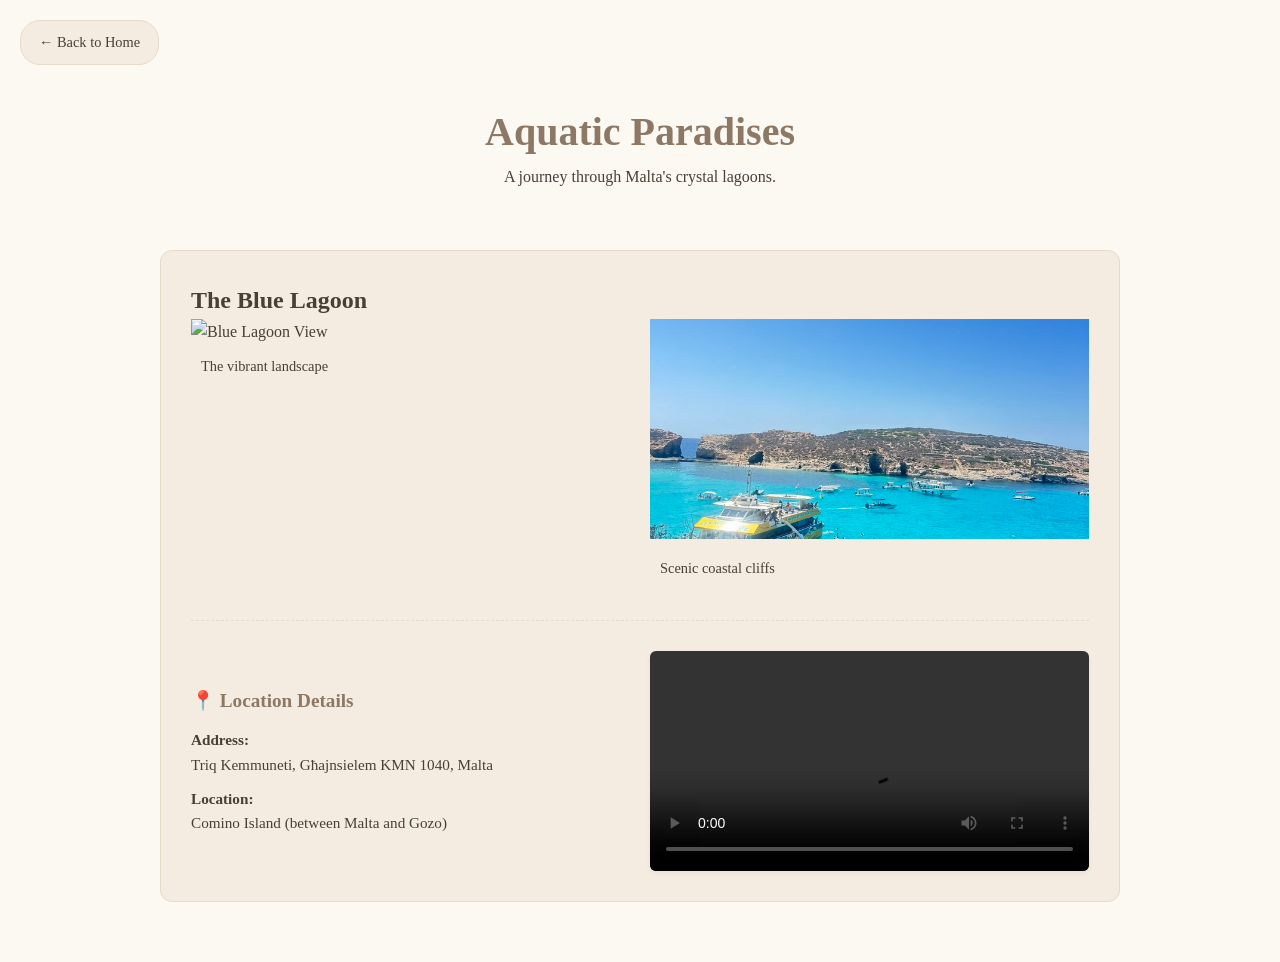
==== bluelagoon.html @ 5b7847ac "bluelagoon.html" ====
<!DOCTYPE html>
<html lang="en">
<head>
    <meta charset="UTF-8">
    <meta name="viewport" content="width=device-width, initial-scale=1.0">
    <title>Blue Lagoon & Blue Grotto - Malta</title>
    <style>
        * { margin: 0 !important; padding: 0 !important; box-sizing: border-box !important; font-family: 'Segoe UI', Georgia, serif !important; }
        body { background-color: #fcf8f2 !important; color: #4a3f35 !important; line-height: 1.6 !important; }
        .back-btn { position: fixed !important; top: 20px !important; left: 20px !important; background-color: #f4ece1 !important; border: 1px solid #e6dac8 !important; color: #4a3f35 !important; text-decoration: none !important; padding: 10px 18px !important; border-radius: 20px !important; font-size: 0.9rem !important; z-index: 9999 !important; }
        .header-section { text-align: center !important; padding: 100px 20px 40px 20px !important; max-width: 800px !important; margin: 0 auto !important; }
        .header-section h1 { font-size: 2.5rem !important; color: #8c7864 !important; }
        .main-container { max-width: 1000px !important; margin: 0 auto !important; padding: 20px !important; }
        .showcase-block { background-color: #f4ece1 !important; border: 1px solid #e6dac8 !important; border-radius: 12px !important; padding: 30px !important; margin-bottom: 40px !important; }
        .image-grid { display: grid !important; grid-template-columns: repeat(auto-fit, minmax(280px, 1fr)) !important; gap: 20px !important; margin-bottom: 30px !important; }
        .image-card img { width: 100% !important; height: 220px !important; object-fit: cover !important; }
        .image-caption { padding: 10px !important; font-size: 0.9rem !important; background-color: #f4ece1 !important; }
        
        /* SUGESTÃO: Nova estrutura lado a lado em duas colunas responsivas */
        .info-video-grid { display: flex !important; flex-wrap: wrap !important; gap: 20px !important; margin-top: 30px !important; border-top: 1px dashed #e6dac8 !important; padding-top: 30px !important; }
        .location-column { flex: 1 !important; min-width: 280px !important; display: flex !important; flex-direction: column !important; justify-content: center !important; }
        .location-column h3 { font-size: 1.2rem !important; color: #8c7864 !important; margin-bottom: 12px !important; display: flex !important; align-items: center !important; gap: 8px !important; }
        .location-column p { font-size: 0.95rem !important; color: #4a3f35 !important; line-height: 1.6 !important; }
        
        .video-column { flex: 1 !important; min-width: 280px !important; }
        .video-column video { width: 100% !important; height: 220px !important; object-fit: cover !important; border-radius: 6px !important; display: block !important; box-shadow: 0 2px 5px rgba(0,0,0,0.05) !important; }
    </style>
</head>
<body>
    <a href="index.html" class="back-btn">← Back to Home</a>
    <header class="header-section">
        <h1>Aquatic Paradises</h1>
        <p>A journey through Malta's crystal lagoons.</p>
    </header>
    <main class="main-container">
        <section class="showcase-block">
            <h2>The Blue Lagoon</h2>
            
            <!-- Grade de Imagens existente -->
            <div class="image-grid">
                <div class="image-card">
                    <img src="bluelagoon2.png" alt="Blue Lagoon View">
                    <div class="image-caption">The vibrant landscape</div>
                </div>
                <div class="image-card">
                    <img src="lagoon5.png.jpg" alt="Blue Lagoon Cliffs">
                    <div class="image-caption">Scenic coastal cliffs</div>
                </div>
            </div>

            <!-- NOVA SUGESTÃO: Dados e Vídeo organizados em duas colunas limpas -->
            <div class="info-video-grid">
                
                <!-- Coluna da Esquerda: Texto informativo centralizado verticalmente -->
                <div class="location-column">
                    <h3>📍 Location Details</h3>
                    <p>
                        <strong>Address:</strong><br>Triq Kemmuneti, Għajnsielem KMN 1040, Malta
                    </p>
                    <p style="margin-top: 10px !important;">
                        <strong>Location:</strong><br>Comino Island (between Malta and Gozo)
                    </p>
                </div>
                
                <!-- Coluna da Direita: Vídeo com a mesma altura padrão das fotos (220px) -->
                <div class="video-column">
                    <video controls>
                        <source src="bluelagoon.mp4" type="video/mp4">
                        Your browser does not support the video tag.
                    </video>
                </div>

            </div>

        </section>
    </main>
</body>
</html>
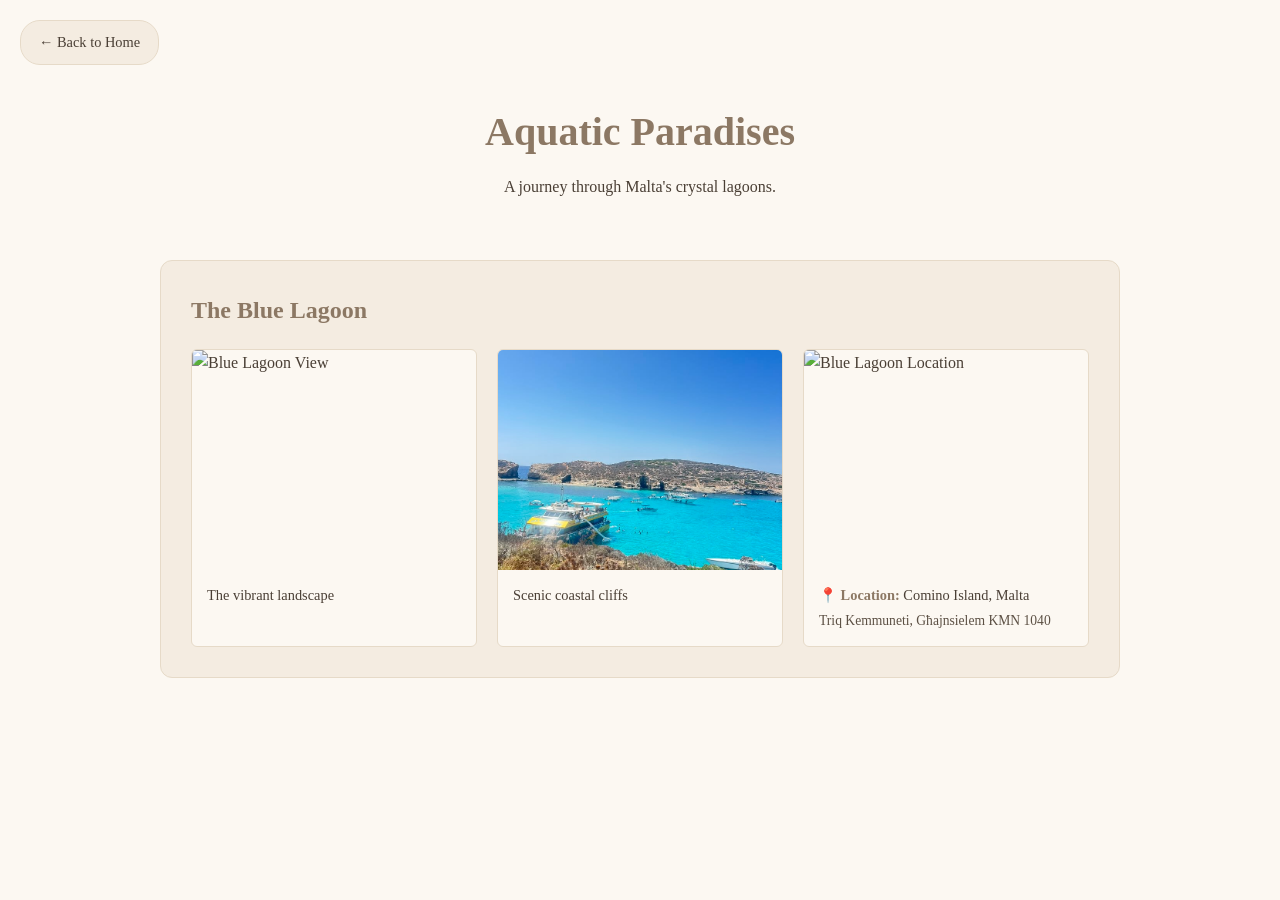
==== commit 1d42f668: "bluelagoon.html" ====
--- a/bluelagoon.html
+++ b/bluelagoon.html
@@ -5,74 +5,163 @@
     <meta name="viewport" content="width=device-width, initial-scale=1.0">
     <title>Blue Lagoon & Blue Grotto - Malta</title>
     <style>
-        * { margin: 0 !important; padding: 0 !important; box-sizing: border-box !important; font-family: 'Segoe UI', Georgia, serif !important; }
-        body { background-color: #fcf8f2 !important; color: #4a3f35 !important; line-height: 1.6 !important; }
-        .back-btn { position: fixed !important; top: 20px !important; left: 20px !important; background-color: #f4ece1 !important; border: 1px solid #e6dac8 !important; color: #4a3f35 !important; text-decoration: none !important; padding: 10px 18px !important; border-radius: 20px !important; font-size: 0.9rem !important; z-index: 9999 !important; }
-        .header-section { text-align: center !important; padding: 100px 20px 40px 20px !important; max-width: 800px !important; margin: 0 auto !important; }
-        .header-section h1 { font-size: 2.5rem !important; color: #8c7864 !important; }
-        .main-container { max-width: 1000px !important; margin: 0 auto !important; padding: 20px !important; }
-        .showcase-block { background-color: #f4ece1 !important; border: 1px solid #e6dac8 !important; border-radius: 12px !important; padding: 30px !important; margin-bottom: 40px !important; }
-        .image-grid { display: grid !important; grid-template-columns: repeat(auto-fit, minmax(280px, 1fr)) !important; gap: 20px !important; margin-bottom: 30px !important; }
-        .image-card img { width: 100% !important; height: 220px !important; object-fit: cover !important; }
-        .image-caption { padding: 10px !important; font-size: 0.9rem !important; background-color: #f4ece1 !important; }
+        /* Configurações Globais e Reset Limpo */
+        * { 
+            margin: 0; 
+            padding: 0; 
+            box-sizing: border-box; 
+            font-family: 'Segoe UI', Georgia, serif; 
+        }
         
-        /* SUGESTÃO: Nova estrutura lado a lado em duas colunas responsivas */
-        .info-video-grid { display: flex !important; flex-wrap: wrap !important; gap: 20px !important; margin-top: 30px !important; border-top: 1px dashed #e6dac8 !important; padding-top: 30px !important; }
-        .location-column { flex: 1 !important; min-width: 280px !important; display: flex !important; flex-direction: column !important; justify-content: center !important; }
-        .location-column h3 { font-size: 1.2rem !important; color: #8c7864 !important; margin-bottom: 12px !important; display: flex !important; align-items: center !important; gap: 8px !important; }
-        .location-column p { font-size: 0.95rem !important; color: #4a3f35 !important; line-height: 1.6 !important; }
+        body { 
+            background-color: #fcf8f2; 
+            color: #4a3f35; 
+            line-height: 1.6; 
+        }
+
+        /* Botão de Voltar */
+        .back-btn { 
+            position: fixed; 
+            top: 20px; 
+            left: 20px; 
+            background-color: #f4ece1; 
+            border: 1px solid #e6dac8; 
+            color: #4a3f35; 
+            text-decoration: none; 
+            padding: 10px 18px; 
+            border-radius: 20px; 
+            font-size: 0.9rem; 
+            z-index: 9999; 
+            transition: background-color 0.2s ease;
+        }
         
-        .video-column { flex: 1 !important; min-width: 280px !important; }
-        .video-column video { width: 100% !important; height: 220px !important; object-fit: cover !important; border-radius: 6px !important; display: block !important; box-shadow: 0 2px 5px rgba(0,0,0,0.05) !important; }
+        .back-btn:hover {
+            background-color: #e6dac8;
+        }
+
+        /* Cabeçalho */
+        .header-section { 
+            text-align: center; 
+            padding: 100px 20px 40px 20px; 
+            max-width: 800px; 
+            margin: 0 auto; 
+        }
+        
+        .header-section h1 { 
+            font-size: 2.5rem; 
+            color: #8c7864; 
+            margin-bottom: 10px;
+        }
+
+        /* Container Principal */
+        .main-container { 
+            max-width: 1000px; 
+            margin: 0 auto; 
+            padding: 20px; 
+        }
+
+        /* Bloco de Conteúdo (Card Principal) */
+        .showcase-block { 
+            background-color: #f4ece1; 
+            border: 1px solid #e6dac8; 
+            border-radius: 12px; 
+            padding: 30px; 
+            margin-bottom: 40px; 
+        }
+        
+        .showcase-block h2 {
+            color: #8c7864;
+            margin-bottom: 20px;
+        }
+
+        /* Grade de Imagens Responsiva */
+        .image-grid { 
+            display: grid; 
+            grid-template-columns: repeat(auto-fit, minmax(260px, 1fr)); 
+            gap: 20px; 
+        }
+
+        /* Cards Individuais */
+        .image-card {
+            background-color: #fcf8f2;
+            border: 1px solid #e6dac8;
+            border-radius: 6px;
+            overflow: hidden;
+            display: flex;
+            flex-direction: column;
+        }
+
+        .image-card img { 
+            width: 100%; 
+            height: 220px; 
+            object-fit: cover; 
+        }
+        
+        /* Ajuste fino para recortar o céu da foto 4 */
+        .crop-sky { 
+            object-position: center bottom; 
+        }
+
+        /* Legendas das Fotos */
+        .image-caption { 
+            padding: 15px; 
+            font-size: 0.9rem; 
+            color: #4a3f35;
+            line-height: 1.5;
+            flex-grow: 1;
+        }
+
+        .image-caption strong {
+            color: #8c7864;
+        }
+
+        .image-caption .address-text {
+            display: block;
+            margin-top: 4px;
+            font-size: 0.85rem;
+            color: #5c5044; /* Contraste melhorado para leitura fácil */
+        }
     </style>
 </head>
 <body>
+
     <a href="index.html" class="back-btn">← Back to Home</a>
+
     <header class="header-section">
         <h1>Aquatic Paradises</h1>
         <p>A journey through Malta's crystal lagoons.</p>
     </header>
+
     <main class="main-container">
         <section class="showcase-block">
             <h2>The Blue Lagoon</h2>
             
-            <!-- Grade de Imagens existente -->
             <div class="image-grid">
+                <!-- Card 1 -->
                 <div class="image-card">
                     <img src="bluelagoon2.png" alt="Blue Lagoon View">
                     <div class="image-caption">The vibrant landscape</div>
                 </div>
+                
+                <!-- Card 2 -->
                 <div class="image-card">
                     <img src="lagoon5.png.jpg" alt="Blue Lagoon Cliffs">
                     <div class="image-caption">Scenic coastal cliffs</div>
                 </div>
+                
+                <!-- Card 3: Imagem com recorte do céu e endereço integrados -->
+                <div class="image-card">
+                    <img src="bluelagoon4.jpg" class="crop-sky" alt="Blue Lagoon Location">
+                    <div class="image-caption">
+                        <strong>📍 Location:</strong> Comino Island, Malta
+                        <span class="address-text">Triq Kemmuneti, Għajnsielem KMN 1040</span>
+                    </div>
+                </div>
             </div>
-
-            <!-- NOVA SUGESTÃO: Dados e Vídeo organizados em duas colunas limpas -->
-            <div class="info-video-grid">
-                
-                <!-- Coluna da Esquerda: Texto informativo centralizado verticalmente -->
-                <div class="location-column">
-                    <h3>📍 Location Details</h3>
-                    <p>
-                        <strong>Address:</strong><br>Triq Kemmuneti, Għajnsielem KMN 1040, Malta
-                    </p>
-                    <p style="margin-top: 10px !important;">
-                        <strong>Location:</strong><br>Comino Island (between Malta and Gozo)
-                    </p>
-                </div>
-                
-                <!-- Coluna da Direita: Vídeo com a mesma altura padrão das fotos (220px) -->
-                <div class="video-column">
-                    <video controls>
-                        <source src="bluelagoon.mp4" type="video/mp4">
-                        Your browser does not support the video tag.
-                    </video>
-                </div>
-
-            </div>
-
+            
         </section>
     </main>
+
 </body>
 </html>
+
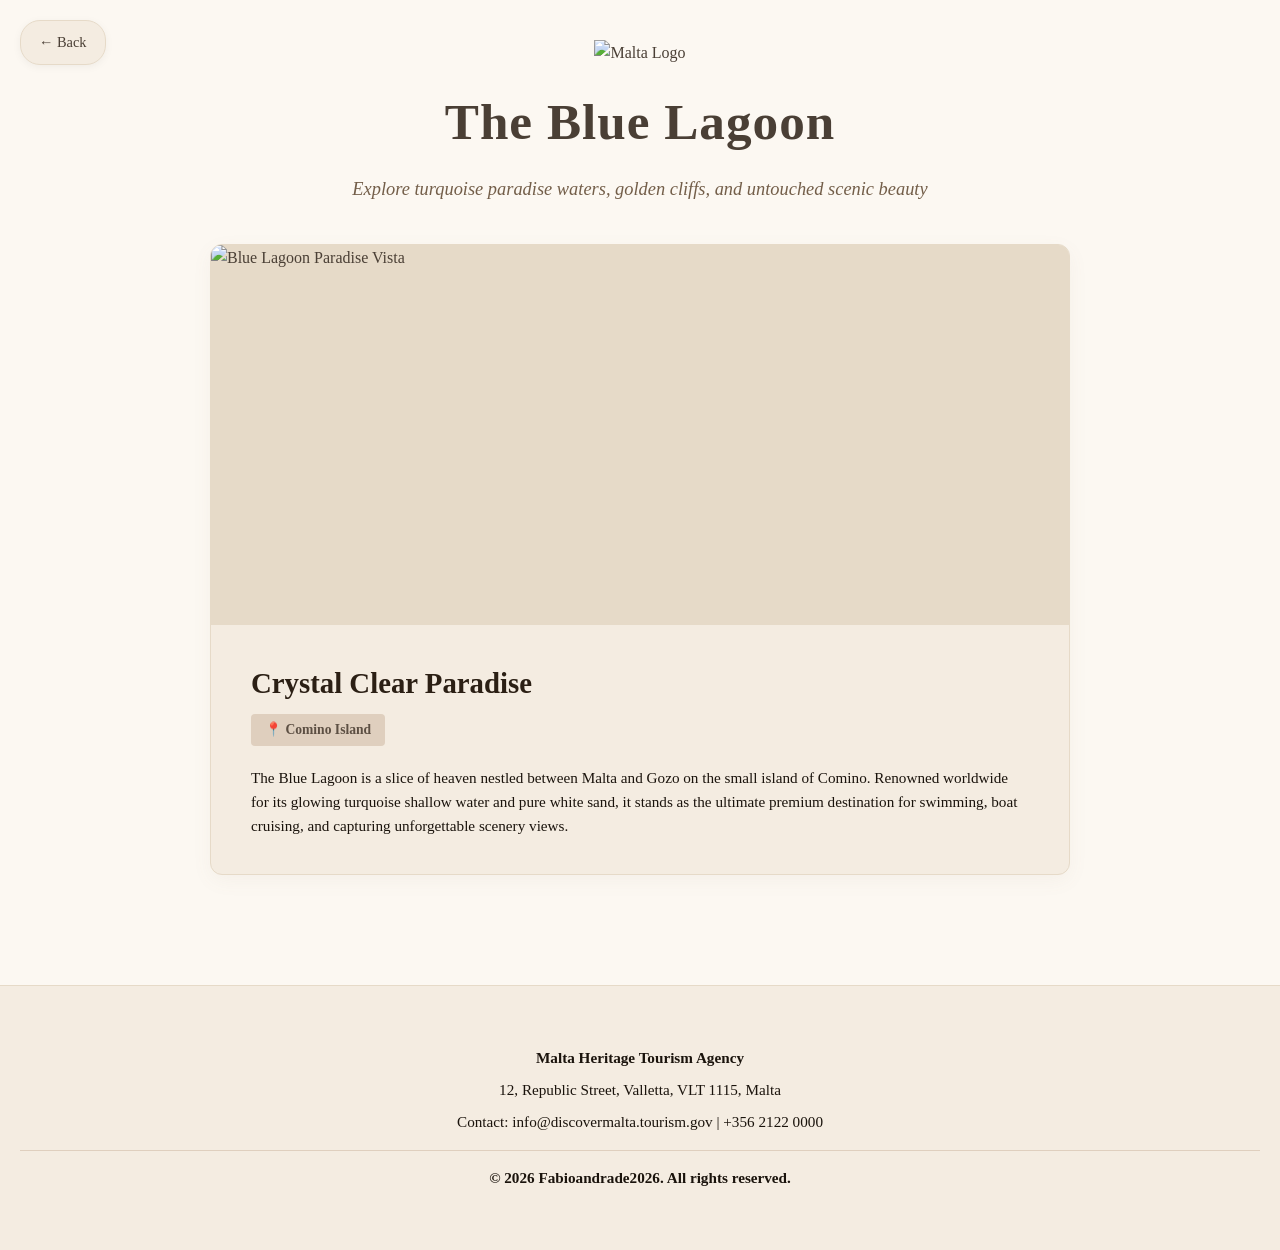
==== commit 86decf60: "bluelagoon.html" ====
--- a/bluelagoon.html
+++ b/bluelagoon.html
@@ -3,165 +3,95 @@
 <head>
     <meta charset="UTF-8">
     <meta name="viewport" content="width=device-width, initial-scale=1.0">
-    <title>Blue Lagoon & Blue Grotto - Malta</title>
+    <title>Blue Lagoon - Paradise Island</title>
     <style>
-        /* Configurações Globais e Reset Limpo */
-        * { 
-            margin: 0; 
-            padding: 0; 
-            box-sizing: border-box; 
-            font-family: 'Segoe UI', Georgia, serif; 
-        }
-        
+        /* === 1. RESET GLOBAL E TIPOGRAFIA === */
+        * { margin: 0; padding: 0; box-sizing: border-box; }
         body { 
             background-color: #fcf8f2; 
             color: #4a3f35; 
-            line-height: 1.6; 
-        }
-
-        /* Botão de Voltar */
-        .back-btn { 
-            position: fixed; 
-            top: 20px; 
-            left: 20px; 
-            background-color: #f4ece1; 
-            border: 1px solid #e6dac8; 
-            color: #4a3f35; 
-            text-decoration: none; 
-            padding: 10px 18px; 
-            border-radius: 20px; 
-            font-size: 0.9rem; 
-            z-index: 9999; 
-            transition: background-color 0.2s ease;
-        }
-        
-        .back-btn:hover {
-            background-color: #e6dac8;
-        }
-
-        /* Cabeçalho */
-        .header-section { 
-            text-align: center; 
-            padding: 100px 20px 40px 20px; 
-            max-width: 800px; 
-            margin: 0 auto; 
-        }
-        
-        .header-section h1 { 
-            font-size: 2.5rem; 
-            color: #8c7864; 
-            margin-bottom: 10px;
-        }
-
-        /* Container Principal */
-        .main-container { 
-            max-width: 1000px; 
-            margin: 0 auto; 
-            padding: 20px; 
-        }
-
-        /* Bloco de Conteúdo (Card Principal) */
-        .showcase-block { 
-            background-color: #f4ece1; 
-            border: 1px solid #e6dac8; 
-            border-radius: 12px; 
-            padding: 30px; 
-            margin-bottom: 40px; 
-        }
-        
-        .showcase-block h2 {
-            color: #8c7864;
-            margin-bottom: 20px;
-        }
-
-        /* Grade de Imagens Responsiva */
-        .image-grid { 
-            display: grid; 
-            grid-template-columns: repeat(auto-fit, minmax(260px, 1fr)); 
-            gap: 20px; 
-        }
-
-        /* Cards Individuais */
-        .image-card {
-            background-color: #fcf8f2;
-            border: 1px solid #e6dac8;
-            border-radius: 6px;
-            overflow: hidden;
+            font-family: 'Segoe UI', Georgia, serif; 
+            line-height: 1.6;
             display: flex;
             flex-direction: column;
+            min-height: 100vh;
         }
-
-        .image-card img { 
-            width: 100%; 
-            height: 220px; 
-            object-fit: cover; 
+        .back-btn { 
+            position: fixed; top: 20px; left: 20px; background-color: #f4ece1; 
+            border: 1px solid #e6dac8; color: #4a3f35; text-decoration: none; 
+            padding: 10px 18px; border-radius: 20px; font-size: 0.9rem; 
+            box-shadow: 0 2px 8px rgba(0,0,0,0.05); z-index: 9999; transition: all 0.2s ease;
         }
+        .back-btn:hover { background-color: #ebe0cf; transform: translateX(-3px); }
         
-        /* Ajuste fino para recortar o céu da foto 4 */
-        .crop-sky { 
-            object-position: center bottom; 
+        /* === 2. CABEÇALHO === */
+        .main-header { text-align: center; padding: 40px 20px 20px 20px; max-width: 800px; margin: 0 auto; }
+        .main-header h1 { font-size: 3.2rem; color: #4a3f35 !important; font-weight: 700 !important; letter-spacing: 1px; margin-bottom: 12px; }
+        .main-header .subtitle { font-size: 1.15rem; color: #735e49 !important; font-style: italic; font-weight: 500; }
+        .logo-container { margin-bottom: 15px; text-align: center; }
+        .main-logo { max-width: 180px; width: 85%; height: auto; object-fit: contain; }
+        
+        /* === 3. CONTAINER E CARDS === */
+        .container { max-width: 900px; margin: 0 auto; padding: 20px; flex-grow: 1; }
+        .info-card {
+            background-color: #f4ece1; border: 1px solid #e6dac8; border-radius: 12px;
+            overflow: hidden; margin-bottom: 50px; box-shadow: 0 6px 20px rgba(140, 120, 100, 0.06);
+            display: flex; flex-direction: column; width: 100%;
         }
-
-        /* Legendas das Fotos */
-        .image-caption { 
-            padding: 15px; 
-            font-size: 0.9rem; 
-            color: #4a3f35;
-            line-height: 1.5;
-            flex-grow: 1;
-        }
-
-        .image-caption strong {
-            color: #8c7864;
-        }
-
-        .image-caption .address-text {
-            display: block;
-            margin-top: 4px;
-            font-size: 0.85rem;
-            color: #5c5044; /* Contraste melhorado para leitura fácil */
-        }
+        .solo-image-wrapper { width: 100%; height: 380px; overflow: hidden; background-color: #e6dac8; }
+        .solo-image-wrapper img { width: 100%; height: 100%; object-fit: cover; display: block; transition: transform 0.5s ease; }
+        .info-card:hover .solo-image-wrapper img { transform: scale(1.03); }
+        .card-padding { padding: 35px 40px; }
+        .info-card h2 { font-size: 1.8rem; color: #2b1f14 !important; margin-bottom: 8px; text-align: left; font-weight: 700; }
+        .location-tag { display: inline-block; margin: 0 0 20px 0; background-color: #dfcfbe; color: #5c4f43; padding: 5px 14px; border-radius: 4px; font-size: 0.85rem; font-weight: bold; }
+        .info-card p { font-size: 0.95rem; color: #1a130c !important; line-height: 1.6; word-wrap: break-word; text-align: left; }
     </style>
 </head>
 <body>
 
-    <a href="index.html" class="back-btn">← Back to Home</a>
+    <a href="index.html" class="back-btn">← Back</a>
 
-    <header class="header-section">
-        <h1>Aquatic Paradises</h1>
-        <p>A journey through Malta's crystal lagoons.</p>
+    <header class="main-header">
+        <div class="logo-container">
+            <img src="logomalta.png" alt="Malta Logo" class="main-logo">
+        </div>
+        <h1>The Blue Lagoon</h1>
+        <p class="subtitle">Explore turquoise paradise waters, golden cliffs, and untouched scenic beauty</p>
     </header>
 
-    <main class="main-container">
-        <section class="showcase-block">
-            <h2>The Blue Lagoon</h2>
-            
-            <div class="image-grid">
-                <!-- Card 1 -->
-                <div class="image-card">
-                    <img src="bluelagoon2.png" alt="Blue Lagoon View">
-                    <div class="image-caption">The vibrant landscape</div>
-                </div>
-                
-                <!-- Card 2 -->
-                <div class="image-card">
-                    <img src="lagoon5.png.jpg" alt="Blue Lagoon Cliffs">
-                    <div class="image-caption">Scenic coastal cliffs</div>
-                </div>
-                
-                <!-- Card 3: Imagem com recorte do céu e endereço integrados -->
-                <div class="image-card">
-                    <img src="bluelagoon4.jpg" class="crop-sky" alt="Blue Lagoon Location">
-                    <div class="image-caption">
-                        <strong>📍 Location:</strong> Comino Island, Malta
-                        <span class="address-text">Triq Kemmuneti, Għajnsielem KMN 1040</span>
-                    </div>
-                </div>
+    <main class="container">
+        <!-- Atração 1: Lagoa -->
+        <section class="info-card">
+            <div class="solo-image-wrapper">
+                <img src="malta06.jpg" alt="Blue Lagoon Paradise Vista">
             </div>
-            
+            <div class="card-padding">
+                <h2>Crystal Clear Paradise</h2>
+                <span class="location-tag">📍 Comino Island</span>
+                <p>The Blue Lagoon is a slice of heaven nestled between Malta and Gozo on the small island of Comino. Renowned worldwide for its glowing turquoise shallow water and pure white sand, it stands as the ultimate premium destination for swimming, boat cruising, and capturing unforgettable scenery views.</p>
+            </div>
         </section>
     </main>
 
+    <!-- Footer Blindado -->
+    <footer class="main-footer" style="background-color: #f4ece1; border-top: 1px solid #e6dac8; padding: 60px 20px; text-align: center; margin-top: 40px; width: 100%;">
+        <div class="footer-info" style="margin-bottom: 15px; line-height: 1.6;">
+            <p style="color: #1a130c !important; font-size: 0.95rem !important; opacity: 1 !important; margin-bottom: 8px; text-align: center;">
+                <strong style="color: #1a130c !important; font-weight: 700;">Malta Heritage Tourism Agency</strong>
+            </p>
+            <p style="color: #1a130c !important; font-size: 0.95rem !important; opacity: 1 !important; margin-bottom: 8px; text-align: center;">
+                12, Republic Street, Valletta, VLT 1115, Malta
+            </p>
+            <p style="color: #1a130c !important; font-size: 0.95rem !important; opacity: 1 !important; margin-bottom: 8px; text-align: center;">
+                Contact: info@discovermalta.tourism.gov | +356 2122 0000
+            </p>
+        </div>
+        <div class="footer-copyright" style="border-top: 1px solid #dfcfbe; padding-top: 15px; margin-top: 15px;">
+            <p style="color: #1a130c !important; font-size: 0.95rem !important; opacity: 1 !important; font-weight: 600; text-align: center;">
+                &copy; 2026 Fabioandrade2026. All rights reserved.
+            </p>
+        </div>
+    </footer>
+
 </body>
 </html>
-
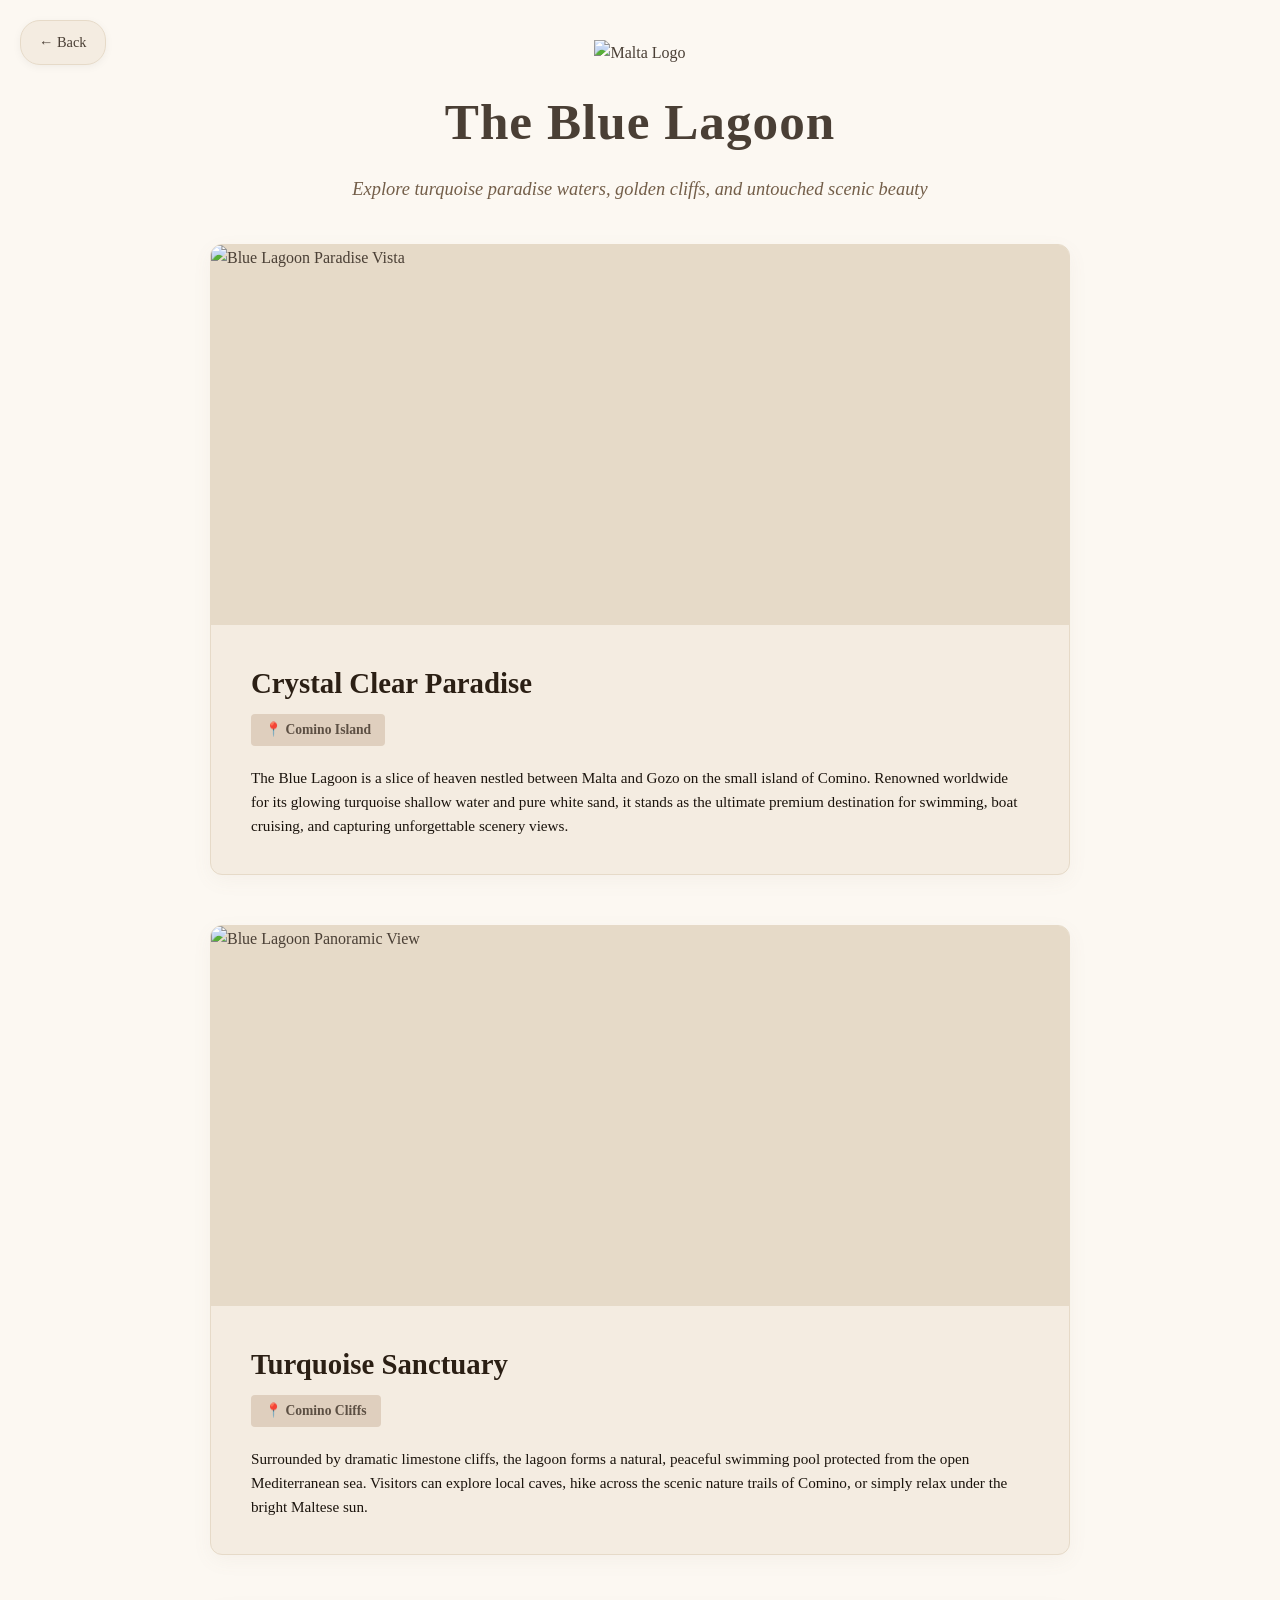
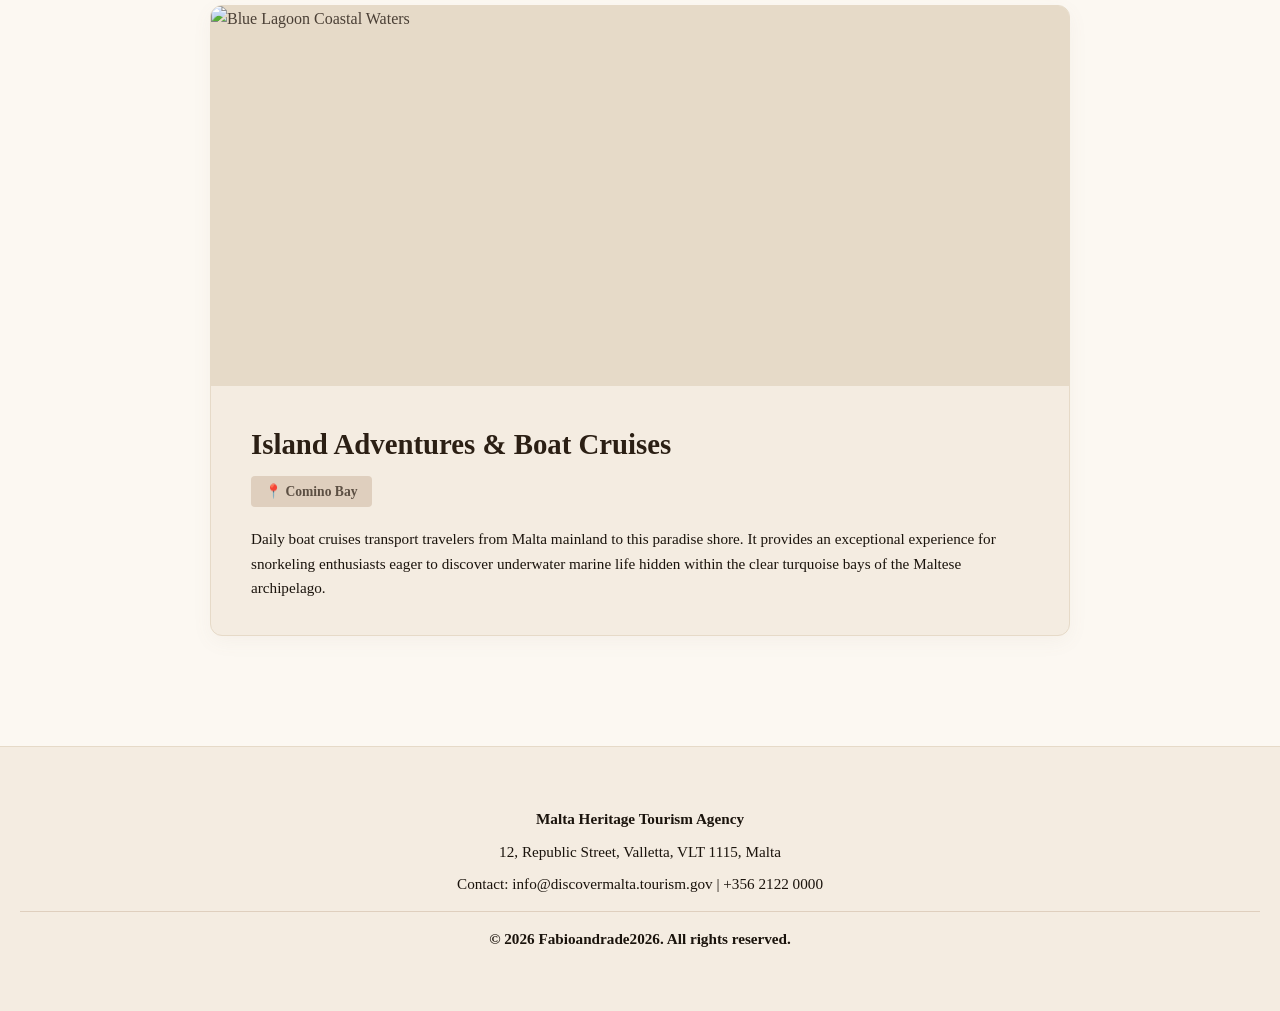
==== commit 106188c1: "bluelagoon.html" ====
--- a/bluelagoon.html
+++ b/bluelagoon.html
@@ -6,7 +6,12 @@
     <title>Blue Lagoon - Paradise Island</title>
     <style>
         /* === 1. RESET GLOBAL E TIPOGRAFIA === */
-        * { margin: 0; padding: 0; box-sizing: border-box; }
+        * { 
+            margin: 0; 
+            padding: 0; 
+            box-sizing: border-box; 
+        }
+        
         body { 
             background-color: #fcf8f2; 
             color: #4a3f35; 
@@ -16,35 +21,133 @@
             flex-direction: column;
             min-height: 100vh;
         }
+        
+        /* Botão Voltar Fixo */
         .back-btn { 
-            position: fixed; top: 20px; left: 20px; background-color: #f4ece1; 
-            border: 1px solid #e6dac8; color: #4a3f35; text-decoration: none; 
-            padding: 10px 18px; border-radius: 20px; font-size: 0.9rem; 
-            box-shadow: 0 2px 8px rgba(0,0,0,0.05); z-index: 9999; transition: all 0.2s ease;
-        }
-        .back-btn:hover { background-color: #ebe0cf; transform: translateX(-3px); }
+            position: fixed; 
+            top: 20px; 
+            left: 20px; 
+            background-color: #f4ece1; 
+            border: 1px solid #e6dac8; 
+            color: #4a3f35; 
+            text-decoration: none; 
+            padding: 10px 18px; 
+            border-radius: 20px; 
+            font-size: 0.9rem; 
+            box-shadow: 0 2px 8px rgba(0,0,0,0.05); 
+            z-index: 9999;
+            transition: all 0.2s ease;
+        }
+        
+        .back-btn:hover { 
+            background-color: #ebe0cf; 
+            transform: translateX(-3px); 
+        }
         
         /* === 2. CABEÇALHO === */
-        .main-header { text-align: center; padding: 40px 20px 20px 20px; max-width: 800px; margin: 0 auto; }
-        .main-header h1 { font-size: 3.2rem; color: #4a3f35 !important; font-weight: 700 !important; letter-spacing: 1px; margin-bottom: 12px; }
-        .main-header .subtitle { font-size: 1.15rem; color: #735e49 !important; font-style: italic; font-weight: 500; }
-        .logo-container { margin-bottom: 15px; text-align: center; }
-        .main-logo { max-width: 180px; width: 85%; height: auto; object-fit: contain; }
+        .main-header { 
+            text-align: center; 
+            padding: 40px 20px 20px 20px; 
+            max-width: 800px; 
+            margin: 0 auto; 
+        }
+        
+        .main-header h1 { 
+            font-size: 3.2rem; 
+            color: #4a3f35 !important; 
+            font-weight: 700 !important; 
+            letter-spacing: 1px; 
+            margin-bottom: 12px; 
+        }
+        
+        .main-header .subtitle { 
+            font-size: 1.15rem; 
+            color: #735e49 !important; 
+            font-style: italic; 
+            font-weight: 500; 
+        }
+        
+        .logo-container { 
+            margin-bottom: 15px; 
+            text-align: center; 
+        }
+        
+        .main-logo { 
+            max-width: 180px; 
+            width: 85%; 
+            height: auto; 
+            object-fit: contain; 
+        }
         
         /* === 3. CONTAINER E CARDS === */
-        .container { max-width: 900px; margin: 0 auto; padding: 20px; flex-grow: 1; }
+        .container { 
+            max-width: 900px; 
+            margin: 0 auto; 
+            padding: 20px; 
+            flex-grow: 1; 
+        }
+        
         .info-card {
-            background-color: #f4ece1; border: 1px solid #e6dac8; border-radius: 12px;
-            overflow: hidden; margin-bottom: 50px; box-shadow: 0 6px 20px rgba(140, 120, 100, 0.06);
-            display: flex; flex-direction: column; width: 100%;
-        }
-        .solo-image-wrapper { width: 100%; height: 380px; overflow: hidden; background-color: #e6dac8; }
-        .solo-image-wrapper img { width: 100%; height: 100%; object-fit: cover; display: block; transition: transform 0.5s ease; }
-        .info-card:hover .solo-image-wrapper img { transform: scale(1.03); }
-        .card-padding { padding: 35px 40px; }
-        .info-card h2 { font-size: 1.8rem; color: #2b1f14 !important; margin-bottom: 8px; text-align: left; font-weight: 700; }
-        .location-tag { display: inline-block; margin: 0 0 20px 0; background-color: #dfcfbe; color: #5c4f43; padding: 5px 14px; border-radius: 4px; font-size: 0.85rem; font-weight: bold; }
-        .info-card p { font-size: 0.95rem; color: #1a130c !important; line-height: 1.6; word-wrap: break-word; text-align: left; }
+            background-color: #f4ece1; 
+            border: 1px solid #e6dac8; 
+            border-radius: 12px;
+            overflow: hidden; 
+            margin-bottom: 50px; 
+            box-shadow: 0 6px 20px rgba(140, 120, 100, 0.06);
+            display: flex; 
+            flex-direction: column; 
+            width: 100%;
+        }
+        
+        .solo-image-wrapper { 
+            width: 100%; 
+            height: 380px; 
+            overflow: hidden; 
+            background-color: #e6dac8; 
+        }
+        
+        .solo-image-wrapper img { 
+            width: 100%; 
+            height: 100%; 
+            object-fit: cover; 
+            display: block; 
+            transition: transform 0.5s ease; 
+        }
+        
+        .info-card:hover .solo-image-wrapper img { 
+            transform: scale(1.03); 
+        }
+        
+        .card-padding { 
+            padding: 35px 40px; 
+        }
+        
+        .info-card h2 { 
+            font-size: 1.8rem; 
+            color: #2b1f14 !important; 
+            margin-bottom: 8px; 
+            text-align: left; 
+            font-weight: 700; 
+        }
+        
+        .location-tag { 
+            display: inline-block; 
+            margin: 0 0 20px 0; 
+            background-color: #dfcfbe; 
+            color: #5c4f43; 
+            padding: 5px 14px; 
+            border-radius: 4px; 
+            font-size: 0.85rem; 
+            font-weight: bold; 
+        }
+        
+        .info-card p { 
+            font-size: 0.95rem; 
+            color: #1a130c !important; 
+            line-height: 1.6; 
+            word-wrap: break-word; 
+            text-align: left; 
+        }
     </style>
 </head>
 <body>
@@ -60,10 +163,11 @@
     </header>
 
     <main class="container">
-        <!-- Atração 1: Lagoa -->
+        
+        <!-- Card 1: bluelagoon.jpeg -->
         <section class="info-card">
             <div class="solo-image-wrapper">
-                <img src="malta06.jpg" alt="Blue Lagoon Paradise Vista">
+                <img src="bluelagoon.jpeg" alt="Blue Lagoon Paradise Vista">
             </div>
             <div class="card-padding">
                 <h2>Crystal Clear Paradise</h2>
@@ -71,6 +175,31 @@
                 <p>The Blue Lagoon is a slice of heaven nestled between Malta and Gozo on the small island of Comino. Renowned worldwide for its glowing turquoise shallow water and pure white sand, it stands as the ultimate premium destination for swimming, boat cruising, and capturing unforgettable scenery views.</p>
             </div>
         </section>
+
+        <!-- Card 2: bluelagoon2.png -->
+        <section class="info-card">
+            <div class="solo-image-wrapper">
+                <img src="bluelagoon2.png" alt="Blue Lagoon Panoramic View">
+            </div>
+            <div class="card-padding">
+                <h2>Turquoise Sanctuary</h2>
+                <span class="location-tag">📍 Comino Cliffs</span>
+                <p>Surrounded by dramatic limestone cliffs, the lagoon forms a natural, peaceful swimming pool protected from the open Mediterranean sea. Visitors can explore local caves, hike across the scenic nature trails of Comino, or simply relax under the bright Maltese sun.</p>
+            </div>
+        </section>
+
+        <!-- Card 3: bluelagoon4.jpg -->
+        <section class="info-card">
+            <div class="solo-image-wrapper">
+                <img src="bluelagoon4.jpg" alt="Blue Lagoon Coastal Waters">
+            </div>
+            <div class="card-padding">
+                <h2>Island Adventures & Boat Cruises</h2>
+                <span class="location-tag">📍 Comino Bay</span>
+                <p>Daily boat cruises transport travelers from Malta mainland to this paradise shore. It provides an exceptional experience for snorkeling enthusiasts eager to discover underwater marine life hidden within the clear turquoise bays of the Maltese archipelago.</p>
+            </div>
+        </section>
+
     </main>
 
     <!-- Footer Blindado -->
@@ -95,3 +224,4 @@
 
 </body>
 </html>
+
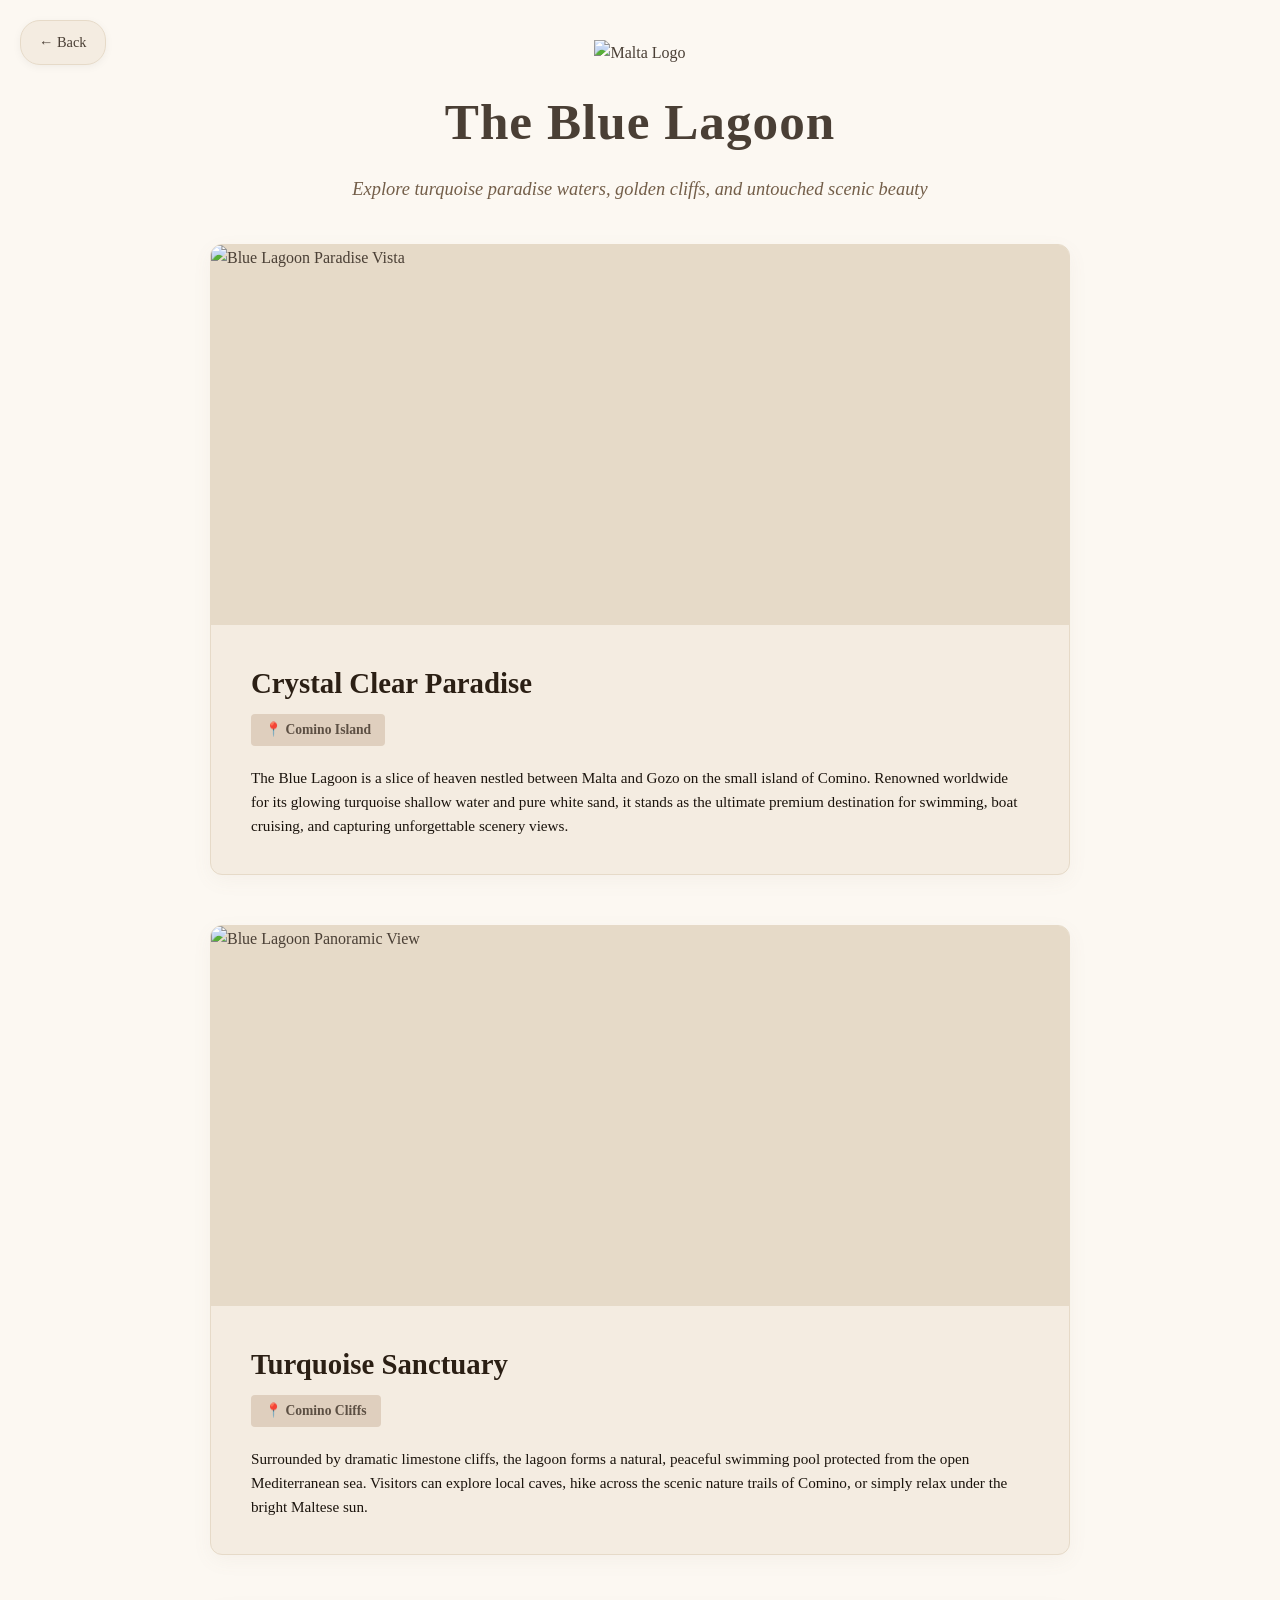
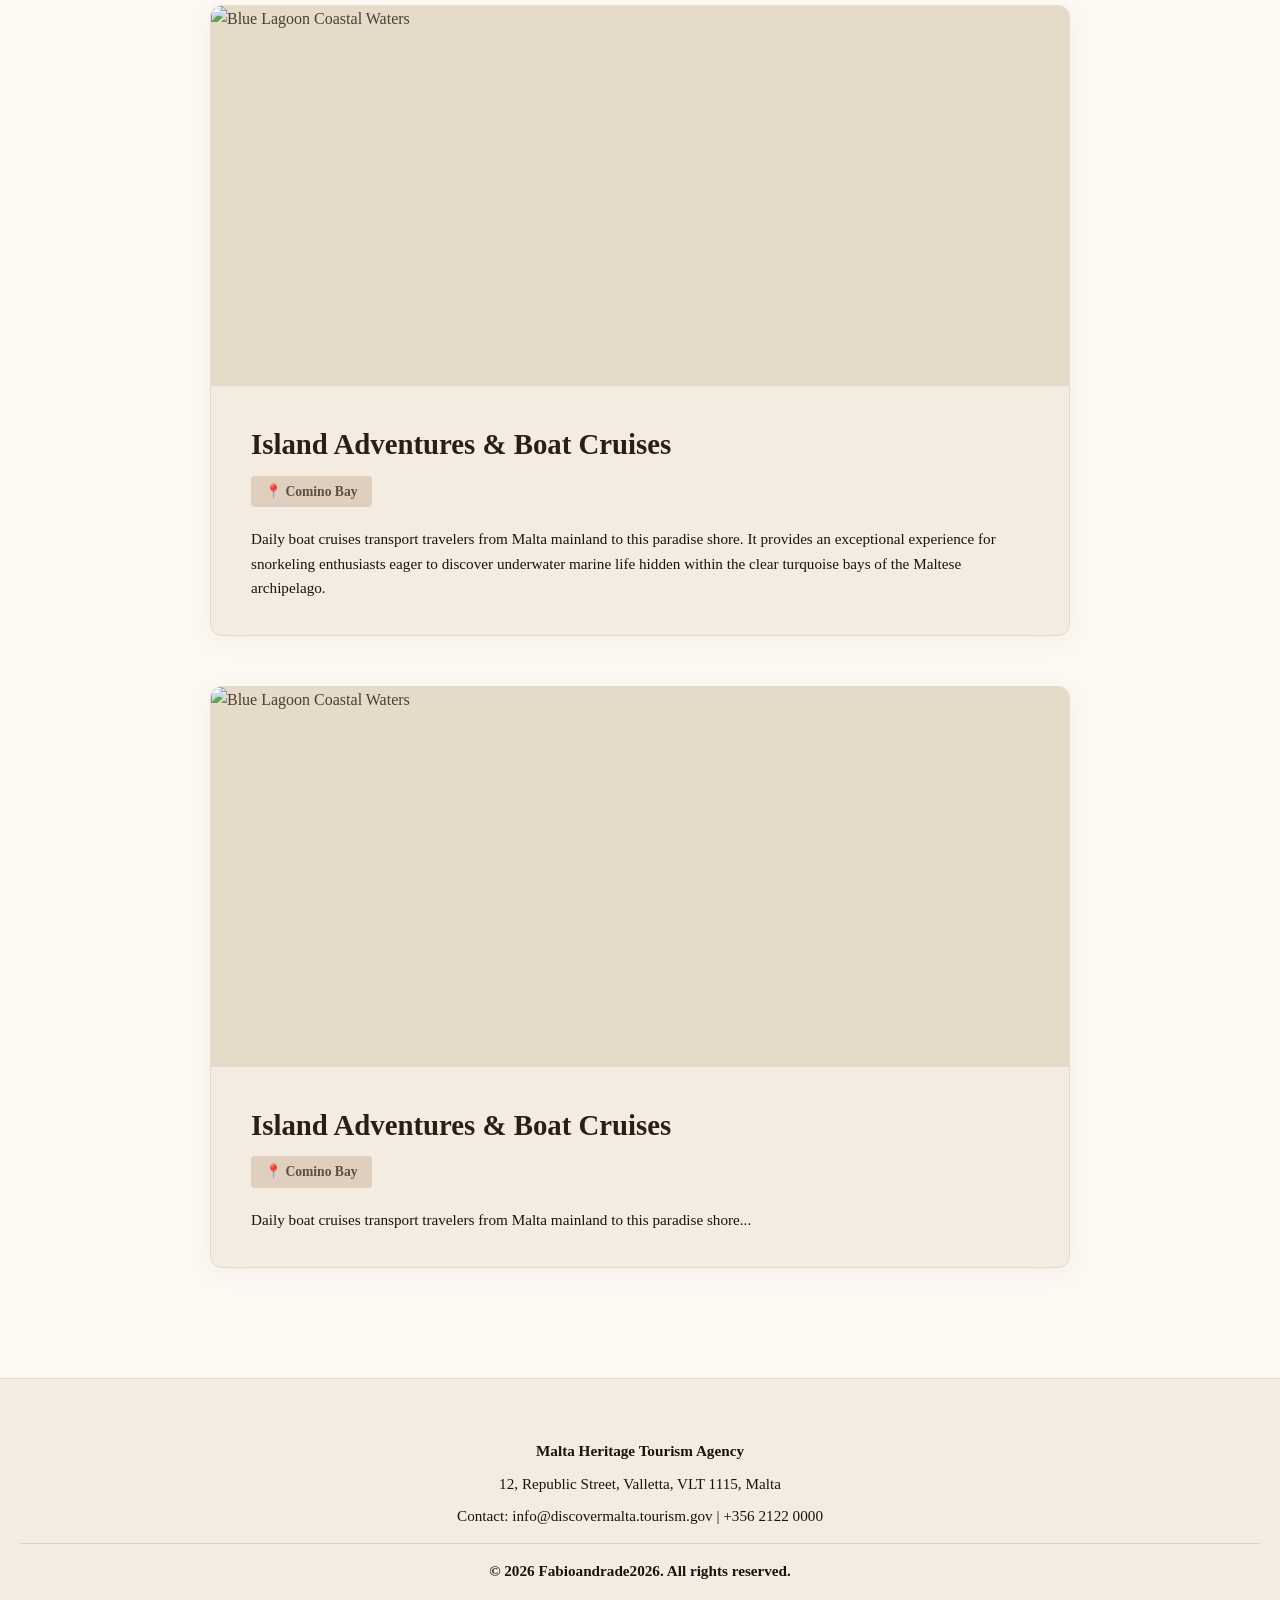
==== commit 90106739: "bluelagoon.html" ====
--- a/bluelagoon.html
+++ b/bluelagoon.html
@@ -199,6 +199,17 @@
                 <p>Daily boat cruises transport travelers from Malta mainland to this paradise shore. It provides an exceptional experience for snorkeling enthusiasts eager to discover underwater marine life hidden within the clear turquoise bays of the Maltese archipelago.</p>
             </div>
         </section>
+         <!-- Card 3: Ajustado com a nova classe .corte-bluelagoon4 -->
+        <section class="info-card">
+            <div class="solo-image-wrapper">
+                <img src="bluelagoon4.jpg" alt="Blue Lagoon Coastal Waters" class="corte-bluelagoon4">
+            </div>
+            <div class="card-padding">
+                <h2>Island Adventures & Boat Cruises</h2>
+                <span class="location-tag">📍 Comino Bay</span>
+                <p>Daily boat cruises transport travelers from Malta mainland to this paradise shore...</p>
+            </div>
+        </section>
 
     </main>
 
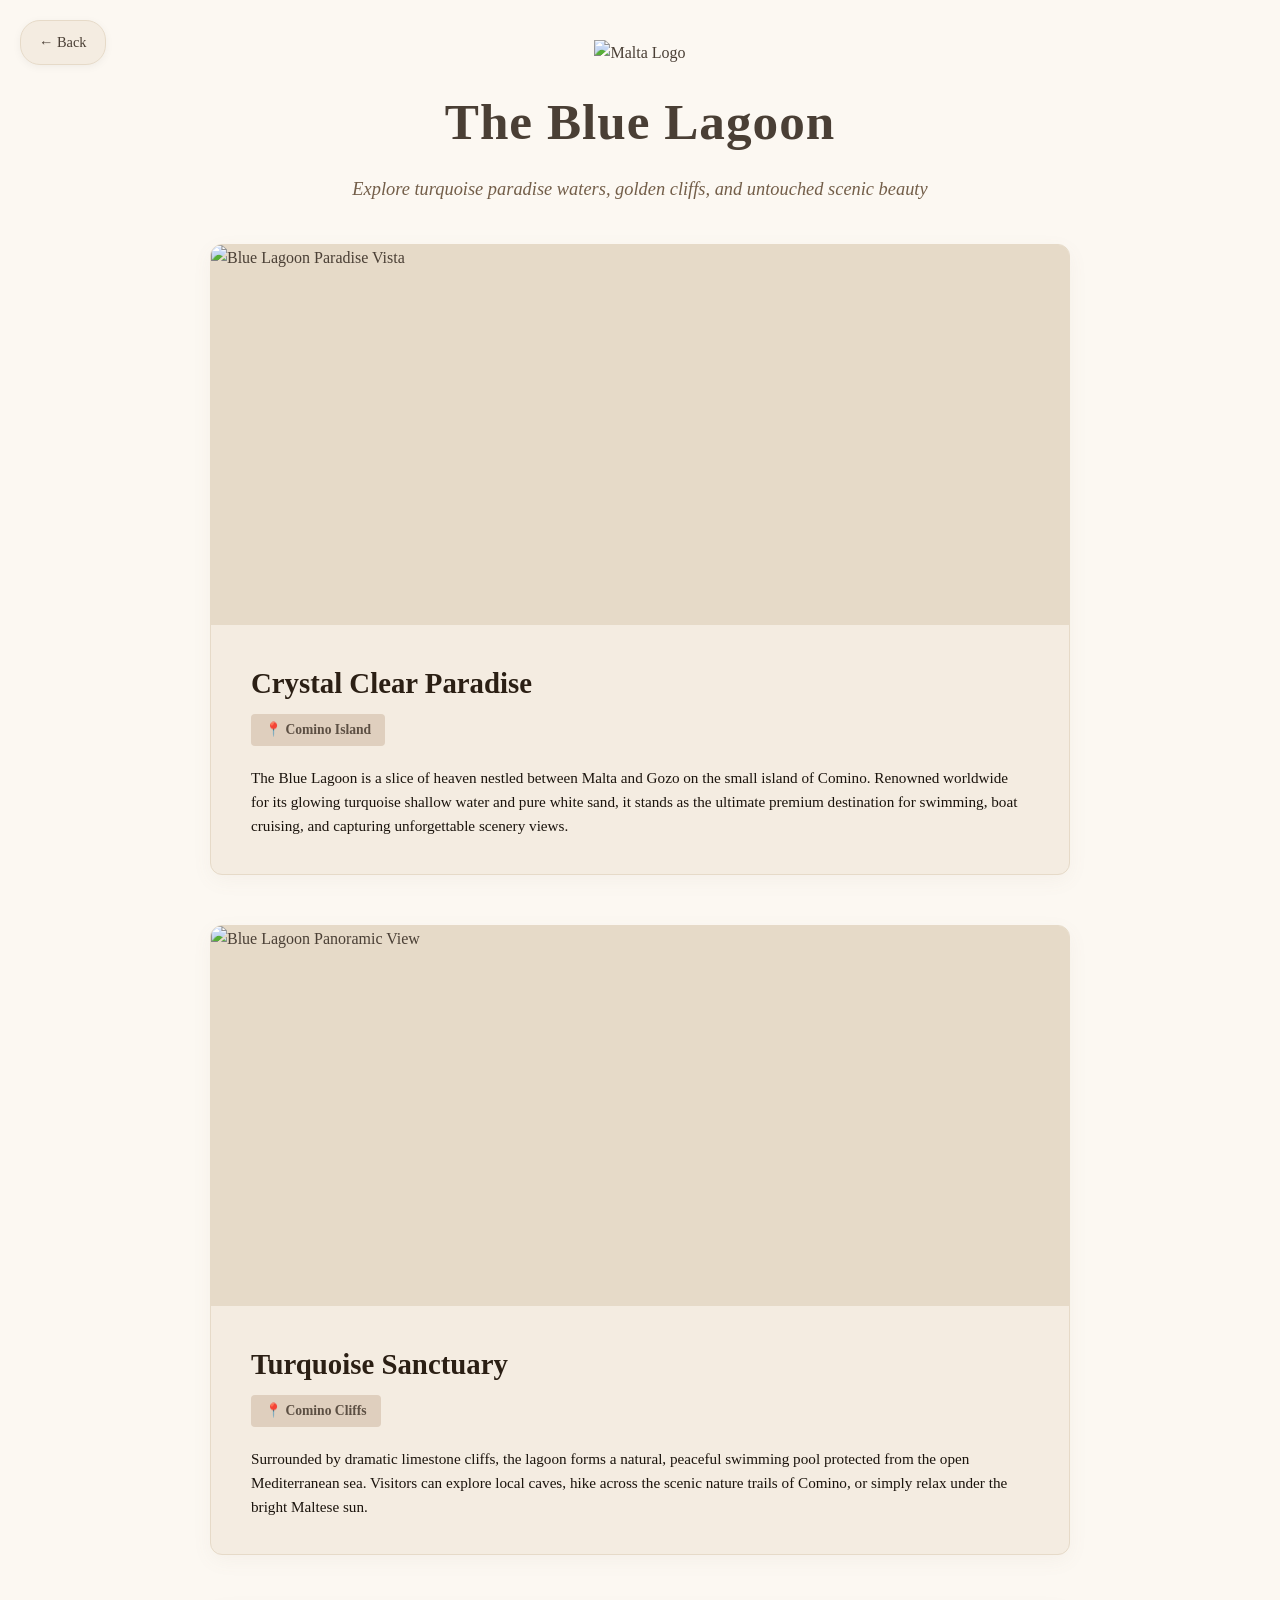
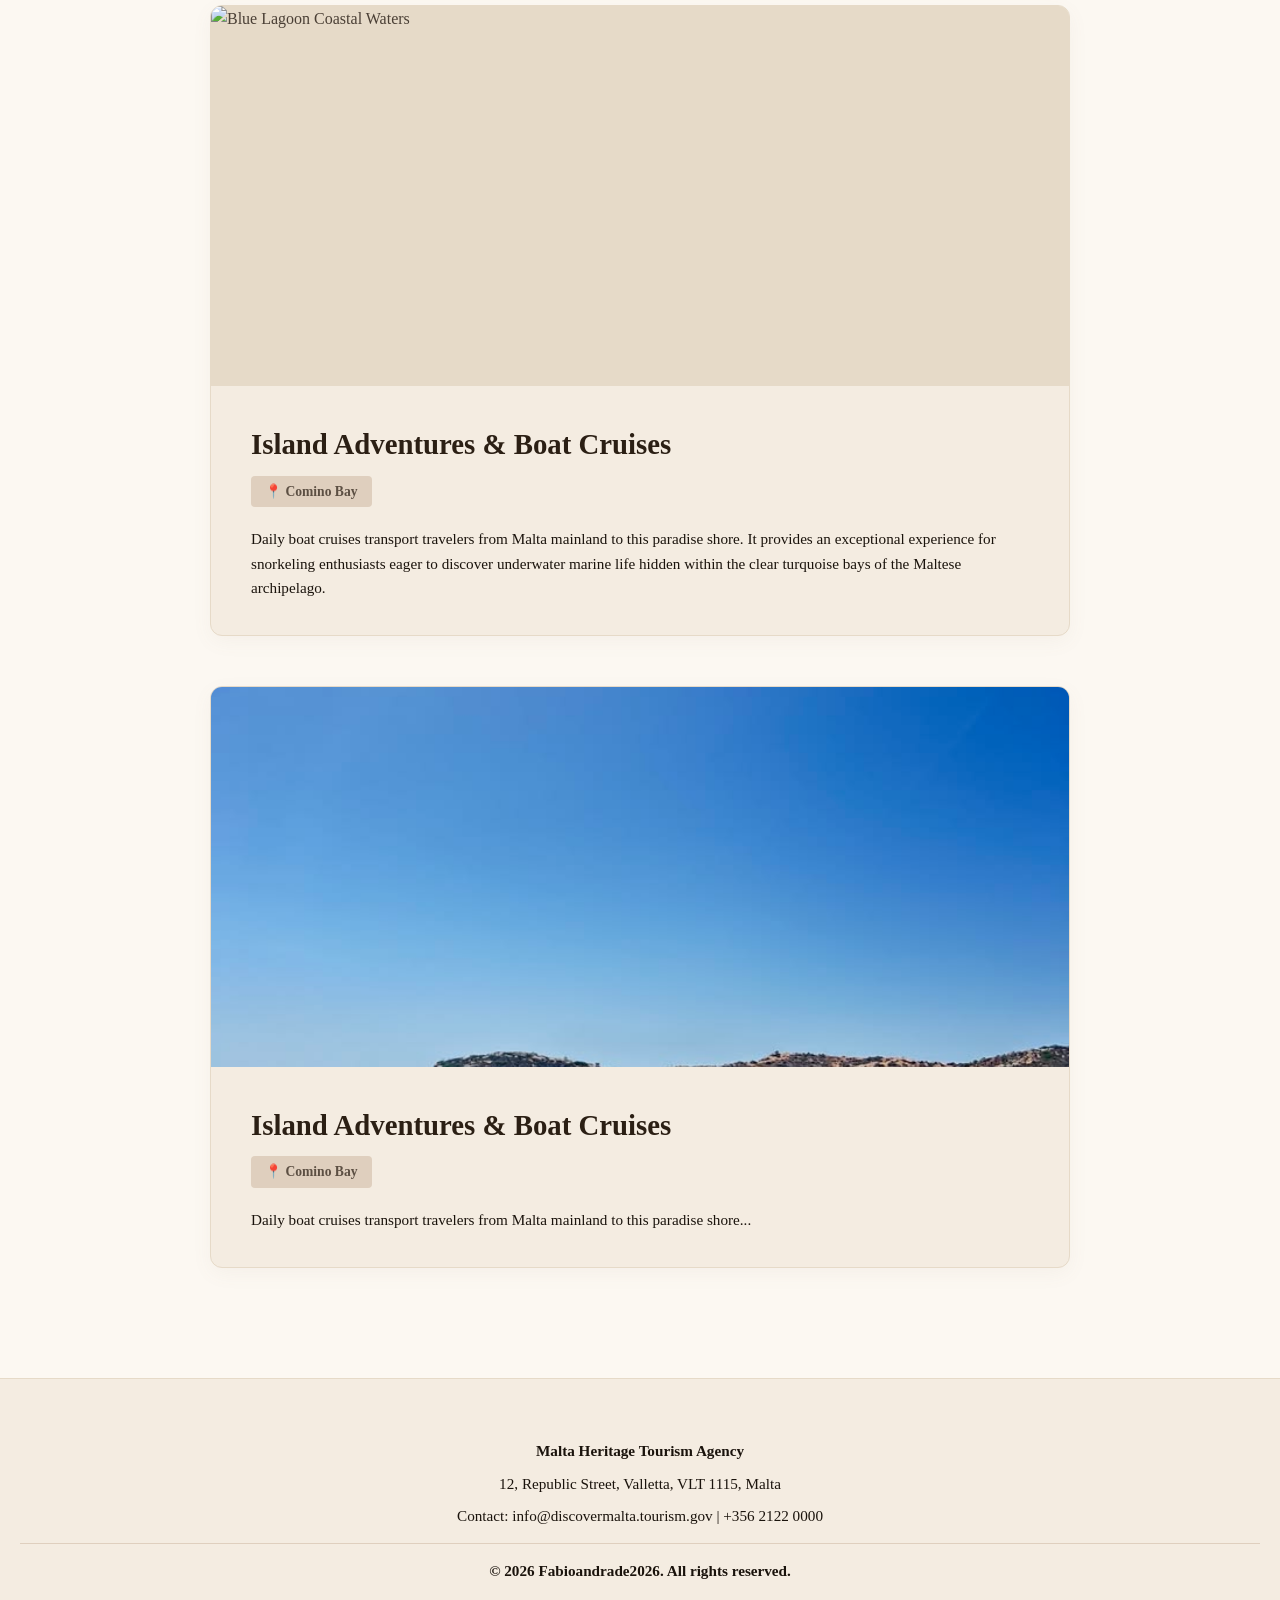
==== commit 394850c7: "bluelagoon.html" ====
--- a/bluelagoon.html
+++ b/bluelagoon.html
@@ -188,10 +188,10 @@
             </div>
         </section>
 
-        <!-- Card 3: bluelagoon4.jpg -->
-        <section class="info-card">
-            <div class="solo-image-wrapper">
-                <img src="bluelagoon4.jpg" alt="Blue Lagoon Coastal Waters">
+        <!-- Card 3: bluelagoon4.jpge -->
+        <section class="info-card">
+            <div class="solo-image-wrapper">
+                <img src="bluelagoon4.jpg3" alt="Blue Lagoon Coastal Waters">
             </div>
             <div class="card-padding">
                 <h2>Island Adventures & Boat Cruises</h2>
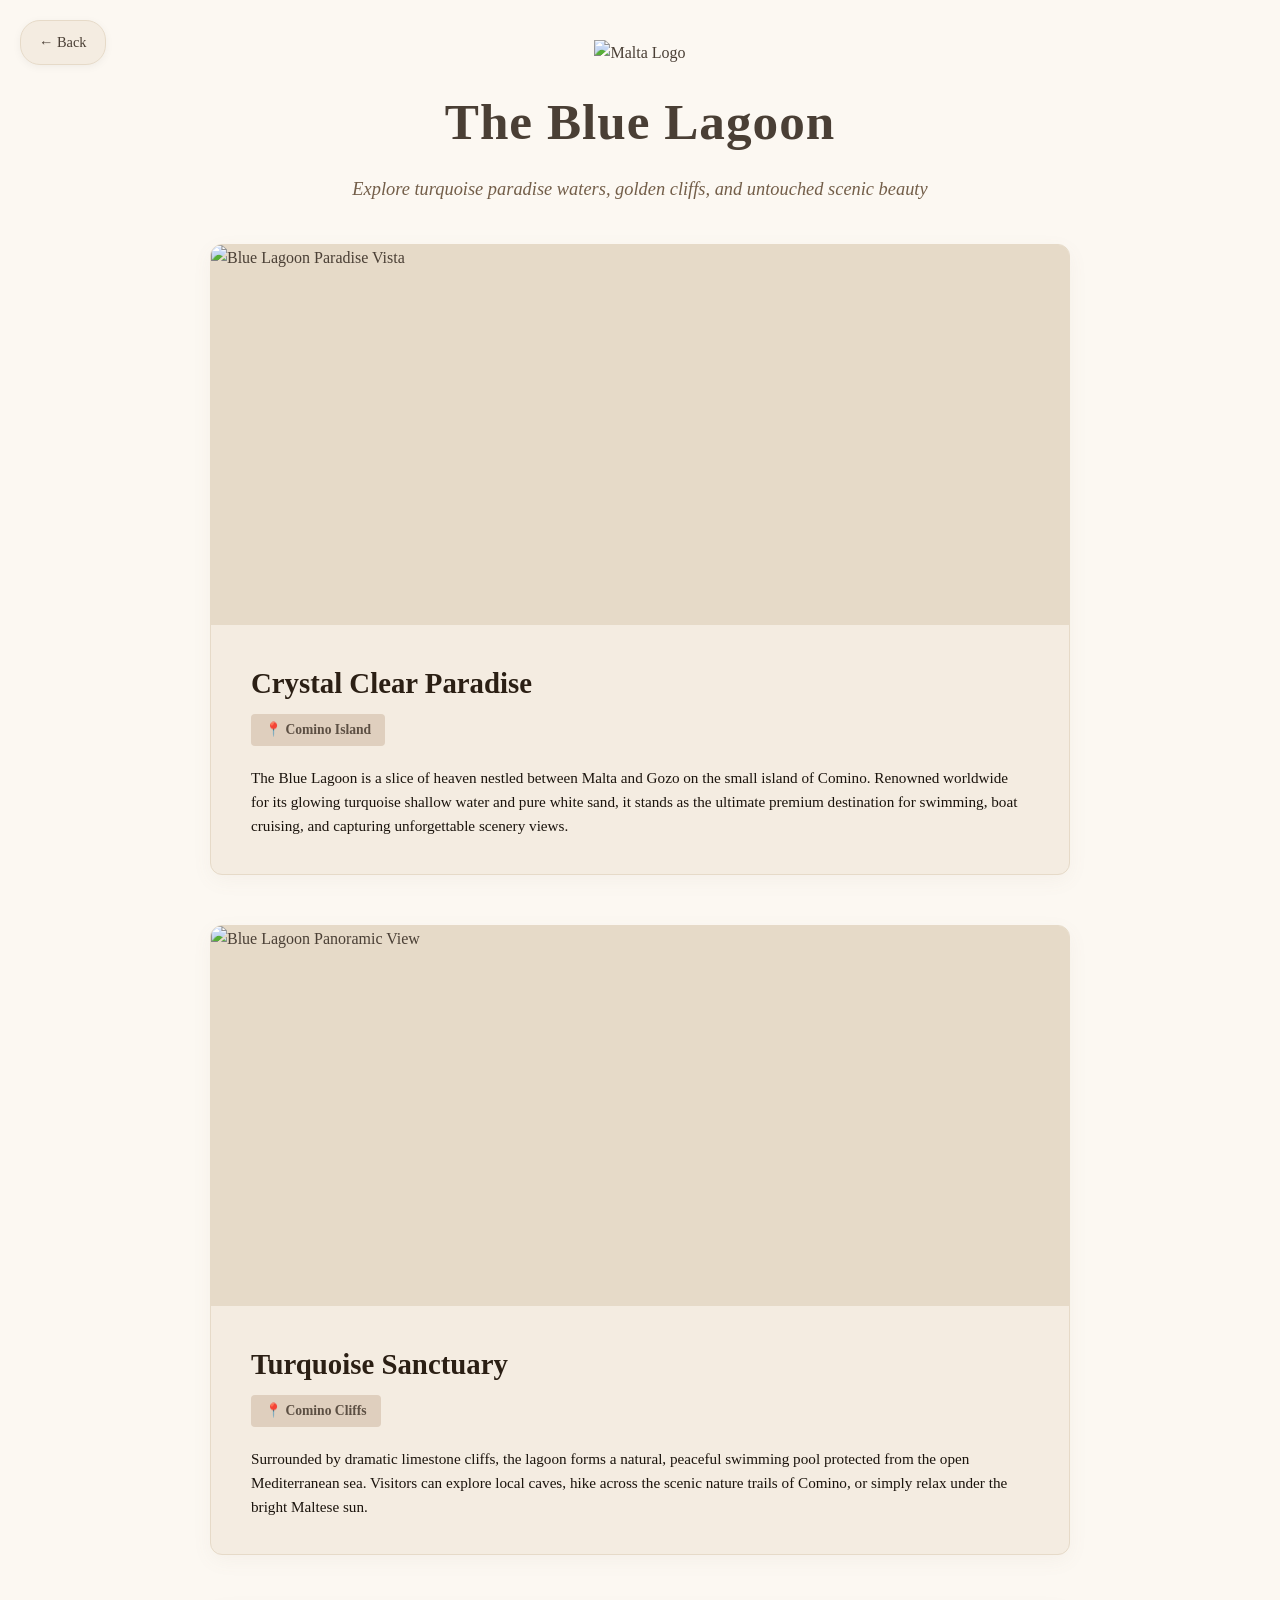
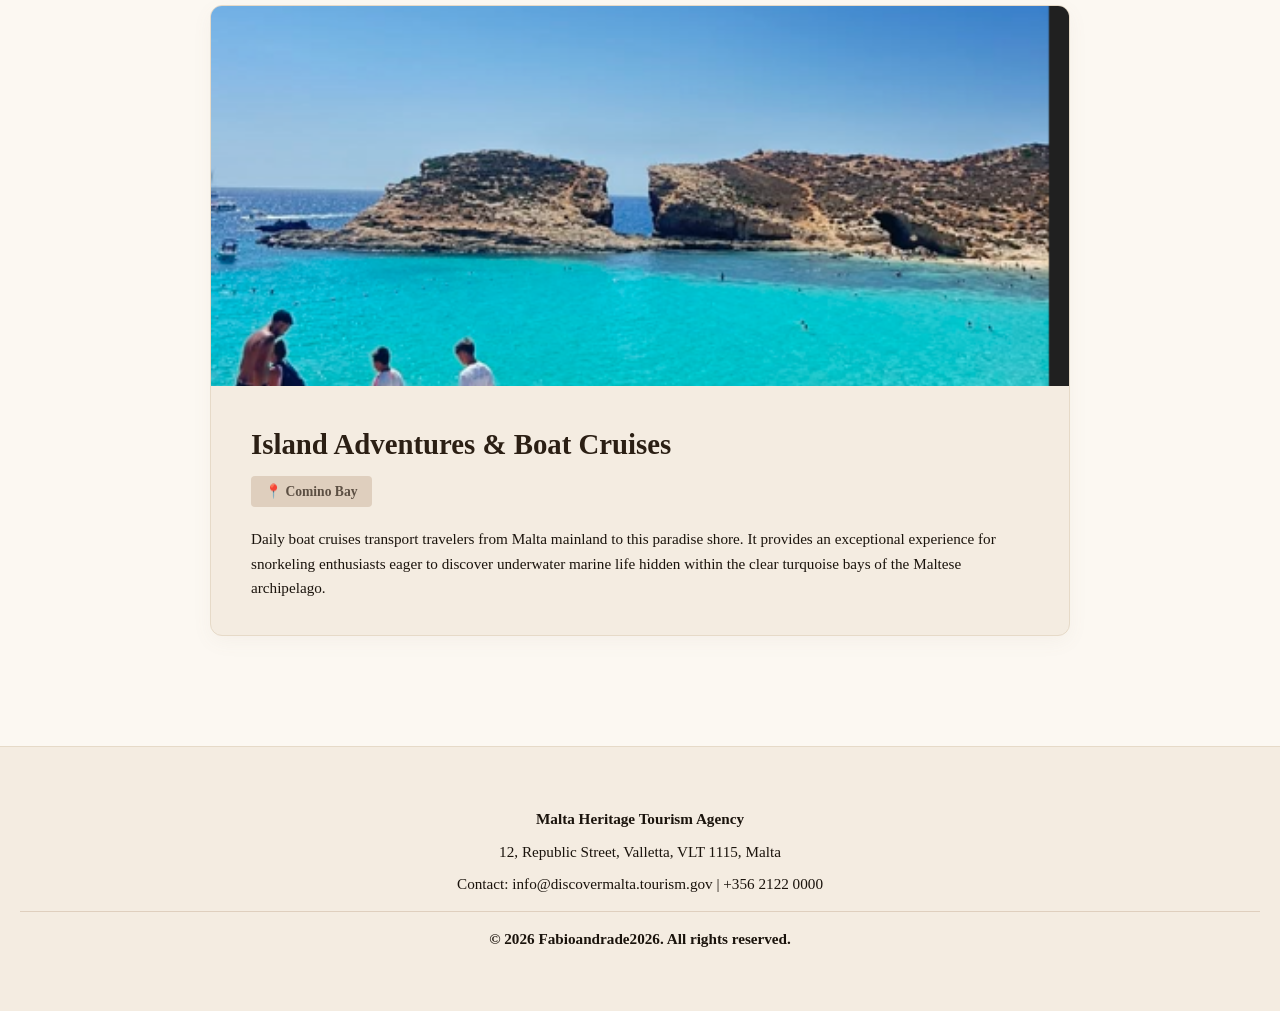
==== commit 26f3ca64: "bluelagoon.html" ====
--- a/bluelagoon.html
+++ b/bluelagoon.html
@@ -188,26 +188,15 @@
             </div>
         </section>
 
-        <!-- Card 3: bluelagoon4.jpge -->
+        <!-- Card 3: bluelagoon.4png.png -->
         <section class="info-card">
             <div class="solo-image-wrapper">
-                <img src="bluelagoon4.jpg3" alt="Blue Lagoon Coastal Waters">
+                <img src="bluelagoon.4png.png" alt="Blue Lagoon Coastal Waters">
             </div>
             <div class="card-padding">
                 <h2>Island Adventures & Boat Cruises</h2>
                 <span class="location-tag">📍 Comino Bay</span>
                 <p>Daily boat cruises transport travelers from Malta mainland to this paradise shore. It provides an exceptional experience for snorkeling enthusiasts eager to discover underwater marine life hidden within the clear turquoise bays of the Maltese archipelago.</p>
-            </div>
-        </section>
-         <!-- Card 3: Ajustado com a nova classe .corte-bluelagoon4 -->
-        <section class="info-card">
-            <div class="solo-image-wrapper">
-                <img src="bluelagoon4.jpg" alt="Blue Lagoon Coastal Waters" class="corte-bluelagoon4">
-            </div>
-            <div class="card-padding">
-                <h2>Island Adventures & Boat Cruises</h2>
-                <span class="location-tag">📍 Comino Bay</span>
-                <p>Daily boat cruises transport travelers from Malta mainland to this paradise shore...</p>
             </div>
         </section>
 
